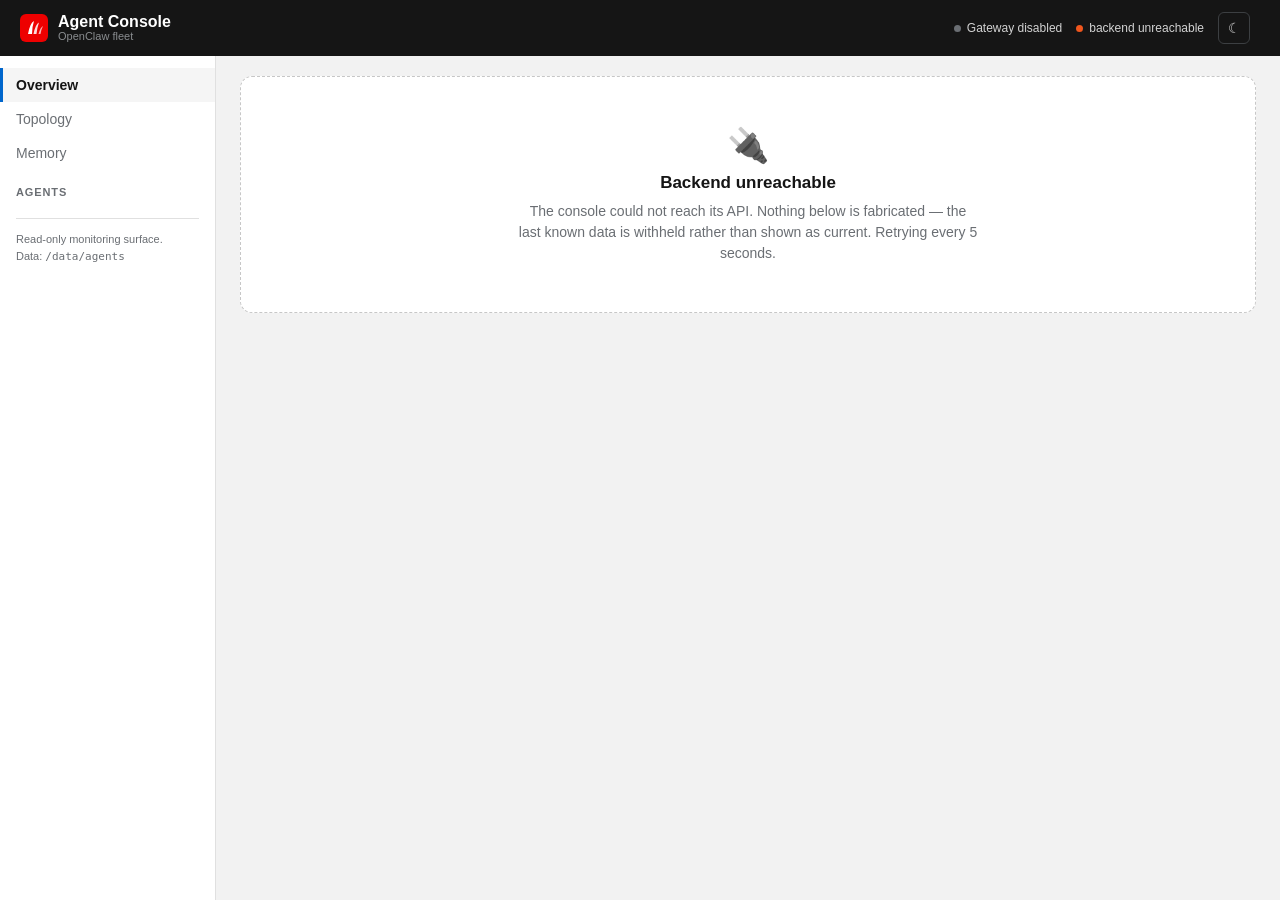
==== cmd/console/static/index.html @ cdeea947 "Add Agent Console: read-only observability UI for OpenClaw agents Adds cmd/console, a second app alo" ====
<!DOCTYPE html>
<html lang="en">
<head>
<meta charset="utf-8">
<meta name="viewport" content="width=device-width, initial-scale=1">
<title>Agent Console — OpenClaw</title>
<link rel="icon" href="favicon.svg" type="image/svg+xml">
<link rel="stylesheet" href="styles.css">
</head>
<body>
<div id="root" class="shell">
  <div class="loading">Loading agent data…</div>
</div>
<script src="app.js"></script>
</body>
</html>
---- cmd/console/static/styles.css ----
/*
Agent Console — Red Hat styled observability UI for OpenClaw agents.
Palette and type follow the Red Hat / PatternFly token set; status colors use
PatternFly semantics (green ok, red danger, gold warning, blue info).
*/

:root {
  --bg: #f2f2f2;
  --surface: #ffffff;
  --surface2: #f5f5f5;
  --border: #c7c7c7;
  --border-soft: #e0e0e0;
  --text: #151515;
  --sub: #6a6e73;
  --link: #0066cc;
  --link-h: #004080;
  --ok: #3d7317;
  --ok-bg: #f3faf2;
  --err: #b1380b;
  --err-bg: #fdf4f2;
  --warn: #7f5c00;
  --warn-bg: #fbf3d8;
  --gold: #dca614;
  --info: #0066cc;
  --info-bg: #e7f1fa;
  --purple: #5e40be;
  --purple-bg: #f2f0fb;
  --teal: #0f7373;
  --teal-bg: #e5f5f5;
  --chart: #0066cc;
  --shadow: 0 1px 2px rgba(21, 21, 21, .12);
  --masthead: #151515;
  --brand-red: #ee0000;
}

[data-ac-theme="dark"] {
  --bg: #151515;
  --surface: #212428;
  --surface2: #2b2e33;
  --border: #57595c;
  --border-soft: #3c3f42;
  --text: #e0e0e0;
  --sub: #aaabac;
  --link: #92c5f9;
  --link-h: #bee1f4;
  --ok: #7ec26e;
  --ok-bg: #1e2f1a;
  --err: #f4784a;
  --err-bg: #3a1f18;
  --warn: #e8c24a;
  --warn-bg: #3a2f10;
  --gold: #dca614;
  --info: #73bcf7;
  --info-bg: #18283a;
  --purple: #b2a3ff;
  --purple-bg: #282443;
  --teal: #63c9c9;
  --teal-bg: #123434;
  --chart: #4394e5;
  --shadow: 0 1px 3px rgba(0, 0, 0, .5);
}

* { box-sizing: border-box; }

html, body {
  margin: 0;
  height: 100%;
  background: var(--bg);
}

body {
  color: var(--text);
  font-family: 'Red Hat Text', 'RedHatText', Helvetica, Arial, sans-serif;
  font-size: 14px;
}

a { color: var(--link); text-decoration: none; }
a:hover { color: var(--link-h); text-decoration: underline; }

h1, h2, h3, .display { font-family: 'Red Hat Display', 'RedHatDisplay', Helvetica, Arial, sans-serif; }
.mono, pre, code { font-family: 'Red Hat Mono', 'RedHatMono', ui-monospace, SFMono-Regular, Menlo, monospace; }

select, input, button { font-family: inherit; font-size: inherit; }

@keyframes acPulse { 0%, 100% { opacity: 1; } 50% { opacity: .3; } }
@keyframes acSpin { to { transform: rotate(360deg); } }

/* ---------- shell ---------- */

.shell { height: 100vh; display: flex; flex-direction: column; overflow: hidden; }

.masthead {
  height: 56px;
  flex: none;
  background: var(--masthead);
  color: #fff;
  display: flex;
  align-items: center;
  gap: 14px;
  padding: 0 16px 0 20px;
  position: relative;
  z-index: 60;
}
.masthead a { color: #fff; }
.masthead a:hover { text-decoration: none; color: #fff; }

.brand { display: flex; align-items: center; gap: 10px; }
.brand-text { display: flex; flex-direction: column; line-height: 1.05; }
.brand-title { font-family: 'Red Hat Display', Helvetica, Arial, sans-serif; font-weight: 700; font-size: 16px; }
.brand-sub { font-size: 11px; color: #8a8d90; }

.spacer { flex: 1; }

.masthead-item { display: flex; align-items: center; gap: 6px; font-size: 12px; color: #d2d2d2; }
.masthead-item.dim { color: #8a8d90; }
.masthead-host { font-family: 'Red Hat Mono', monospace; font-size: 12px; color: #6a6e73; }

.dot { width: 8px; height: 8px; border-radius: 50%; display: inline-block; flex: none; }
.dot.sm { width: 7px; height: 7px; }
.dot.pulse { animation: acPulse 1.6s infinite; }

.integrity-btn {
  display: flex; align-items: center; gap: 6px;
  background: rgba(255, 255, 255, .08);
  border: 1px solid #3c3f42;
  border-radius: 999px;
  padding: 4px 12px;
  color: #f0c000;
  font-weight: 600; font-size: 12px;
  cursor: pointer;
}
.integrity-btn:hover { background: rgba(255, 255, 255, .16); }

.icon-btn {
  background: none;
  border: 1px solid #3c3f42;
  border-radius: 6px;
  width: 32px; height: 32px;
  color: #d2d2d2;
  cursor: pointer;
  display: flex; align-items: center; justify-content: center;
}
.icon-btn:hover { background: rgba(255, 255, 255, .12); }

.popover {
  position: absolute; top: 54px; right: 120px; width: 290px;
  background: var(--surface); color: var(--text);
  border: 1px solid var(--border-soft);
  border-radius: 10px;
  box-shadow: 0 6px 20px rgba(0, 0, 0, .25);
  padding: 16px; z-index: 100;
}
.popover h3 { margin: 0 0 8px; font-size: 13px; font-weight: 700; }
.popover-grid { display: grid; grid-template-columns: 1fr auto; gap: 4px 12px; font-size: 13px; }
.popover-note {
  margin-top: 10px; font-size: 12px; color: var(--sub);
  border-top: 1px solid var(--border-soft); padding-top: 8px;
}

.banner {
  flex: none; background: var(--err); color: #fff;
  padding: 9px 20px; display: flex; align-items: center; gap: 10px; font-weight: 500;
}
[data-ac-theme="dark"] .banner { background: #a30000; }

.body { flex: 1; display: flex; min-height: 0; }

.sidebar {
  width: 216px; flex: none;
  background: var(--surface);
  border-right: 1px solid var(--border-soft);
  padding: 12px 0;
  overflow-y: auto;
}
.nav-item {
  display: flex; align-items: center; gap: 10px;
  padding: 9px 16px 9px 13px;
  color: var(--sub);
  border-left: 3px solid transparent;
}
.nav-item:hover { background: var(--surface2); text-decoration: none; }
.nav-item.active { color: var(--text); font-weight: 700; border-left-color: var(--link); background: var(--surface2); }
.nav-agent { padding: 8px 16px 8px 13px; gap: 8px; }
.nav-agent .nav-agent-name { flex: 1; overflow: hidden; text-overflow: ellipsis; white-space: nowrap; }
.nav-section {
  margin: 16px 16px 6px;
  font-family: 'Red Hat Display', sans-serif; font-weight: 700; font-size: 11px;
  letter-spacing: .08em; color: var(--sub);
}
.nav-foot {
  margin: 20px 16px 0; padding-top: 12px;
  border-top: 1px solid var(--border-soft);
  font-size: 11px; color: var(--sub); line-height: 1.5;
}

.main { flex: 1; min-width: 0; overflow-y: auto; position: relative; }
.page { padding: 20px 24px 32px; display: flex; flex-direction: column; gap: 16px; max-width: 1280px; }
.page.narrow { max-width: 1100px; }
.page h1 { margin: 0; font-size: 22px; font-weight: 700; }
.page-head { display: flex; align-items: baseline; gap: 12px; flex-wrap: wrap; }
.crumbs { font-size: 12px; color: var(--sub); }

/* ---------- cards ---------- */

.card {
  background: var(--surface);
  border: 1px solid var(--border-soft);
  border-radius: 12px;
}
.card.pad { padding: 14px 16px; }
.card.clip { overflow: hidden; }

.stat-grid { display: grid; grid-template-columns: repeat(auto-fit, minmax(180px, 1fr)); gap: 12px; }
.stat-label { font-size: 12px; color: var(--sub); font-weight: 500; }
.stat-row { display: flex; align-items: baseline; gap: 8px; margin-top: 2px; }
.stat-value { font-family: 'Red Hat Display', sans-serif; font-weight: 700; font-size: 26px; }
.stat-sub { font-size: 12px; color: var(--sub); }

.agent-grid { display: grid; grid-template-columns: repeat(auto-fit, minmax(300px, 1fr)); gap: 12px; }
.agent-card {
  background: var(--surface);
  border: 1px solid var(--border-soft);
  border-radius: 12px;
  padding: 16px;
  color: var(--text);
  display: flex; flex-direction: column; gap: 10px;
  box-shadow: var(--shadow);
}
.agent-card:hover { text-decoration: none; color: var(--text); border-color: var(--link); }
.agent-card-head { display: flex; align-items: center; gap: 10px; }
.agent-emoji { font-size: 22px; flex: none; }
.agent-ident { flex: 1; min-width: 0; }
.agent-name { display: block; font-family: 'Red Hat Display', sans-serif; font-weight: 700; font-size: 15px; }
.agent-desc { display: block; font-size: 12px; color: var(--sub); white-space: nowrap; overflow: hidden; text-overflow: ellipsis; }
.agent-step {
  font-family: 'Red Hat Mono', monospace; font-size: 12px;
  color: var(--info); background: var(--info-bg);
  border-radius: 6px; padding: 6px 8px;
  white-space: nowrap; overflow: hidden; text-overflow: ellipsis;
}
.agent-foot { display: flex; align-items: flex-end; gap: 14px; font-size: 12px; color: var(--sub); }
.agent-foot b { color: var(--text); }

.pill {
  display: inline-flex; align-items: center; gap: 6px;
  border-radius: 999px; padding: 3px 10px;
  font-weight: 600; font-size: 11px; white-space: nowrap; flex: none;
}
.chip { border-radius: 4px; padding: 2px 8px; font-size: 11px; font-weight: 600; white-space: nowrap; }
.spinner {
  width: 8px; height: 8px;
  border: 2px solid currentColor; border-top-color: transparent;
  border-radius: 50%; display: inline-block;
  animation: acSpin .9s linear infinite;
}

/* ---------- tabs + toolbar ---------- */

.tabs { display: flex; gap: 4px; border-bottom: 1px solid var(--border-soft); padding: 0 12px; }
.tab {
  background: none; border: none; border-bottom: 2px solid transparent;
  color: var(--sub); font-weight: 600; font-size: 14px;
  padding: 12px 14px; cursor: pointer; margin-bottom: -1px;
}
.tab.active { border-bottom-color: var(--link); color: var(--text); }

.toolbar {
  display: flex; flex-wrap: wrap; align-items: center; gap: 10px;
  padding: 12px 16px; border-bottom: 1px solid var(--border-soft);
}
.toolbar .spacer { flex: 1; }
.field {
  background: var(--surface); color: var(--text);
  border: 1px solid var(--border); border-radius: 6px;
  padding: 5px 8px; font-size: 13px;
}
.field.text { padding: 5px 10px; width: 190px; }
.field.path { width: 290px; font-family: 'Red Hat Mono', monospace; font-size: 12px; }
.filter-chip {
  background: transparent; color: var(--sub);
  border: 1px solid var(--border); border-radius: 999px;
  padding: 4px 12px; font-weight: 600; font-size: 12px; cursor: pointer;
}
.filter-chip.on { border-color: currentColor; }
.link-btn { background: none; border: none; color: var(--link); font-size: 13px; cursor: pointer; padding: 0; }
.result-count { color: var(--sub); font-size: 12px; }
.locked-filter {
  background: var(--surface2); border: 1px solid var(--border-soft);
  border-radius: 6px; padding: 5px 10px; font-size: 13px; color: var(--sub);
}
.locked-filter b { color: var(--text); }

/* ---------- table ---------- */

.table-scroll { overflow-x: auto; }
table { width: 100%; min-width: 760px; border-collapse: collapse; font-size: 13px; }
thead tr { text-align: left; color: var(--sub); font-size: 12px; }
th { font-weight: 600; padding: 9px 8px; }
th:first-child { padding-left: 16px; }
th:last-child { padding-right: 16px; }
th.num, td.num { text-align: right; font-family: 'Red Hat Mono', monospace; }
.sort-btn { background: none; border: none; color: var(--sub); font-weight: 600; font-size: 12px; cursor: pointer; padding: 0; }
tbody tr { border-top: 1px solid var(--border-soft); cursor: pointer; }
tbody tr:hover { background: var(--surface2); }
td { padding: 7px 8px; }
td:first-child { padding-left: 16px; }
td:last-child { padding-right: 16px; }
td.when { white-space: nowrap; color: var(--sub); }
td.prompt { max-width: 340px; overflow: hidden; text-overflow: ellipsis; white-space: nowrap; }
td.nowrap { white-space: nowrap; }

.empty { padding: 40px; text-align: center; color: var(--sub); }
.empty-title { font-family: 'Red Hat Display', sans-serif; font-weight: 700; font-size: 15px; color: var(--text); }
.empty-body { margin-top: 4px; font-size: 13px; }
.empty-state {
  background: var(--surface); border: 1px dashed var(--border);
  border-radius: 12px; padding: 48px; text-align: center;
}
.empty-state .icon { font-size: 34px; margin-bottom: 8px; }
.empty-state h2 { margin: 0; font-size: 17px; font-weight: 700; }
.empty-state p { color: var(--sub); max-width: 460px; margin: 8px auto 0; line-height: 1.5; }

.more { padding: 10px; text-align: center; border-top: 1px solid var(--border-soft); }
.more button {
  background: none; border: 1px solid var(--border); border-radius: 6px;
  color: var(--link); padding: 6px 16px; font-size: 13px; cursor: pointer;
}

/* ---------- charts ---------- */

.chart-grid { display: grid; grid-template-columns: repeat(auto-fit, minmax(300px, 1fr)); gap: 12px; }
.chart-title { font-weight: 600; font-size: 13px; margin-bottom: 10px; }
.chart-title span { color: var(--sub); font-weight: 400; }
.bars { display: flex; align-items: flex-end; gap: 4px; height: 80px; }
.bar-col { flex: 1; display: flex; flex-direction: column; justify-content: flex-end; height: 80px; }
.bar { border-radius: 2px 2px 0 0; }
.bar.runs { background: var(--chart); }
.bar.errs { background: var(--err); }
.bar.tokens { background: var(--teal); opacity: .85; }
.axis { display: flex; justify-content: space-between; font-size: 11px; color: var(--sub); margin-top: 6px; }

.donut-card { display: flex; align-items: center; gap: 14px; }
.donut-wrap { position: relative; width: 120px; height: 120px; flex: none; }
.donut-center {
  position: absolute; inset: 0; display: flex; flex-direction: column;
  align-items: center; justify-content: center; pointer-events: none;
}
.donut-total { font-family: 'Red Hat Display', sans-serif; font-weight: 700; font-size: 22px; }
.donut-unit { font-size: 11px; color: var(--sub); }
.legend { display: flex; flex-direction: column; gap: 5px; font-size: 12px; }
.legend span { display: flex; align-items: center; gap: 7px; }
.swatch { width: 9px; height: 9px; border-radius: 2px; }

.agent-head { display: flex; align-items: center; gap: 14px; flex-wrap: wrap; }
.agent-head .big-emoji { font-size: 34px; }
.agent-head-main { flex: 1; min-width: 200px; }
.agent-head-title { display: flex; align-items: center; gap: 10px; }
.agent-head-meta { color: var(--sub); font-size: 13px; margin-top: 2px; }
.head-stats { display: flex; gap: 22px; }
.head-stat { text-align: right; }
.head-stat-value { font-family: 'Red Hat Display', sans-serif; font-weight: 700; font-size: 20px; }
.head-stat-label { font-size: 11px; color: var(--sub); }

/* ---------- list rows ---------- */

.row {
  display: flex; align-items: center; gap: 10px;
  padding: 9px 16px; border-top: 1px solid var(--border-soft); font-size: 13px;
}
.row .when { color: var(--sub); white-space: nowrap; width: 70px; }
.row .grow { flex: 1; }
.row .path {
  font-family: 'Red Hat Mono', monospace; font-size: 12px;
  overflow: hidden; text-overflow: ellipsis; white-space: nowrap;
}
.row .dir { border-radius: 4px; padding: 2px 8px; font-weight: 700; font-size: 12px; width: 28px; text-align: center; }
.row .dir-label { width: 130px; }

/* ---------- replay ---------- */

.replay-head {
  position: sticky; top: 0; z-index: 20;
  background: var(--bg);
  padding: 14px 24px 10px;
  border-bottom: 1px solid var(--border-soft);
}
.replay-title { display: flex; align-items: center; gap: 10px; flex-wrap: wrap; }
.replay-title .name { font-family: 'Red Hat Display', sans-serif; font-weight: 700; font-size: 17px; }
.replay-title .sid { font-family: 'Red Hat Mono', monospace; font-size: 13px; color: var(--sub); }
.follow-btn {
  display: flex; align-items: center; gap: 7px;
  background: var(--surface); border: 1px solid var(--border); border-radius: 999px;
  padding: 4px 12px; font-weight: 600; font-size: 12px; color: var(--text); cursor: pointer;
}
.toggle { width: 26px; height: 14px; border-radius: 999px; position: relative; transition: background .15s; background: var(--border); }
.toggle.on { background: var(--info); }
.toggle .knob {
  position: absolute; top: 2px; left: 2px; width: 10px; height: 10px;
  border-radius: 50%; background: #fff; transition: left .15s;
}
.toggle.on .knob { left: 14px; }

.events { padding: 12px 24px 40px; font-family: 'Red Hat Mono', monospace; font-size: 12.5px; }
.event-line {
  display: grid; grid-template-columns: 44px 74px 130px 1fr 18px;
  gap: 10px; align-items: center; padding: 5px 8px; border-radius: 6px; cursor: pointer;
}
.event-line:hover { background: var(--surface2); }
.event-line .seq { color: var(--sub); text-align: right; }
.event-line .time { color: var(--sub); }
.event-line .type {
  border-radius: 4px; padding: 1px 7px; font-size: 11px; font-weight: 500;
  text-align: center; font-family: 'Red Hat Text', sans-serif;
}
.event-line .summary { overflow: hidden; text-overflow: ellipsis; white-space: nowrap; }
.event-line .summary.err { color: var(--err); }
.event-line .caret { color: var(--sub); }
.events pre {
  margin: 2px 0 6px 128px;
  background: var(--surface); border: 1px solid var(--border-soft); border-radius: 8px;
  padding: 12px; overflow-x: auto; font-size: 12px; line-height: 1.5; color: var(--text);
}

.chat { padding: 20px 24px 40px; display: flex; flex-direction: column; gap: 12px; max-width: 860px; }
.msg { display: flex; flex-direction: column; gap: 3px; }
.msg.user { align-items: flex-end; }
.msg.assistant { align-items: flex-start; }
.msg-meta { font-size: 11px; color: var(--sub); }
.msg-body {
  background: var(--surface); border: 1px solid var(--border-soft);
  border-radius: 10px; padding: 10px 14px; max-width: 640px;
  line-height: 1.5; white-space: pre-wrap;
}
.msg.user .msg-body { background: var(--info-bg); }

.resume-wrap { position: sticky; bottom: 16px; display: flex; justify-content: center; pointer-events: none; }
.resume-btn {
  pointer-events: auto; background: var(--info); color: #fff; border: none;
  border-radius: 999px; padding: 8px 18px; font-weight: 600; font-size: 13px;
  cursor: pointer; box-shadow: 0 4px 12px rgba(0, 0, 0, .3);
}

/* ---------- topology ---------- */

.topo-ranges { display: flex; border: 1px solid var(--border); border-radius: 8px; overflow: hidden; }
.topo-ranges button {
  background: var(--surface); color: var(--sub); border: none;
  padding: 6px 14px; font-weight: 600; font-size: 12px; cursor: pointer;
}
.topo-ranges button.active { background: var(--info); color: #fff; }
.topo-canvas { position: relative; width: 100%; aspect-ratio: 680 / 380; }
.topo-canvas svg { position: absolute; inset: 0; width: 100%; height: 100%; display: block; }
.topo-node-emoji { position: absolute; transform: translate(-50%, -50%); font-size: 26px; line-height: 1; }
.topo-node-emoji:hover { text-decoration: none; }
.topo-node-label {
  position: absolute; transform: translateX(-50%); text-align: center;
  color: var(--text); white-space: nowrap;
}
.topo-node-label:hover { text-decoration: none; color: var(--text); }
.topo-node-label .n { display: block; font-family: 'Red Hat Display', sans-serif; font-weight: 700; font-size: 14px; }
.topo-node-label .s { display: block; font-size: 11px; color: var(--sub); }
.topo-edge-badge {
  position: absolute; transform: translate(-50%, -50%);
  background: var(--surface); color: var(--text);
  border-radius: 999px; padding: 2px 10px;
  font-weight: 600; font-size: 11px; cursor: pointer;
}
.topo-edge-badge.on { background: var(--info); color: #fff; }
.section-head { padding: 12px 16px; border-bottom: 1px solid var(--border-soft); font-weight: 600; font-size: 14px; }
.section-hint { padding: 24px; color: var(--sub); font-size: 13px; }

/* ---------- memory ---------- */

.mem-group-head { display: flex; align-items: center; gap: 12px; padding: 12px 16px; cursor: pointer; }
.mem-group-head:hover { background: var(--surface2); }
.mem-caret { color: var(--sub); width: 14px; }
.mem-path { font-weight: 600; font-size: 13px; font-family: 'Red Hat Mono', monospace; overflow: hidden; text-overflow: ellipsis; white-space: nowrap; }
.mem-count {
  background: var(--surface2); border: 1px solid var(--border-soft);
  border-radius: 999px; padding: 1px 9px; font-size: 11px; color: var(--sub);
}
.mem-write { border-top: 1px solid var(--border-soft); padding: 12px 16px 14px 42px; }
.mem-write-meta { display: flex; align-items: center; gap: 10px; font-size: 12px; margin-bottom: 8px; }
.mem-write pre {
  margin: 0; background: var(--surface2);
  border: 1px solid var(--border-soft); border-radius: 8px;
  padding: 10px 12px; font-family: 'Red Hat Mono', monospace; font-size: 12px;
  line-height: 1.55; white-space: pre-wrap; color: var(--text);
}

.loading { padding: 60px; text-align: center; color: var(--sub); }

@media (max-width: 760px) {
  .sidebar { display: none; }
  .masthead-item.hide-sm, .masthead-host { display: none; }
  .page { padding: 16px 12px 24px; }
}
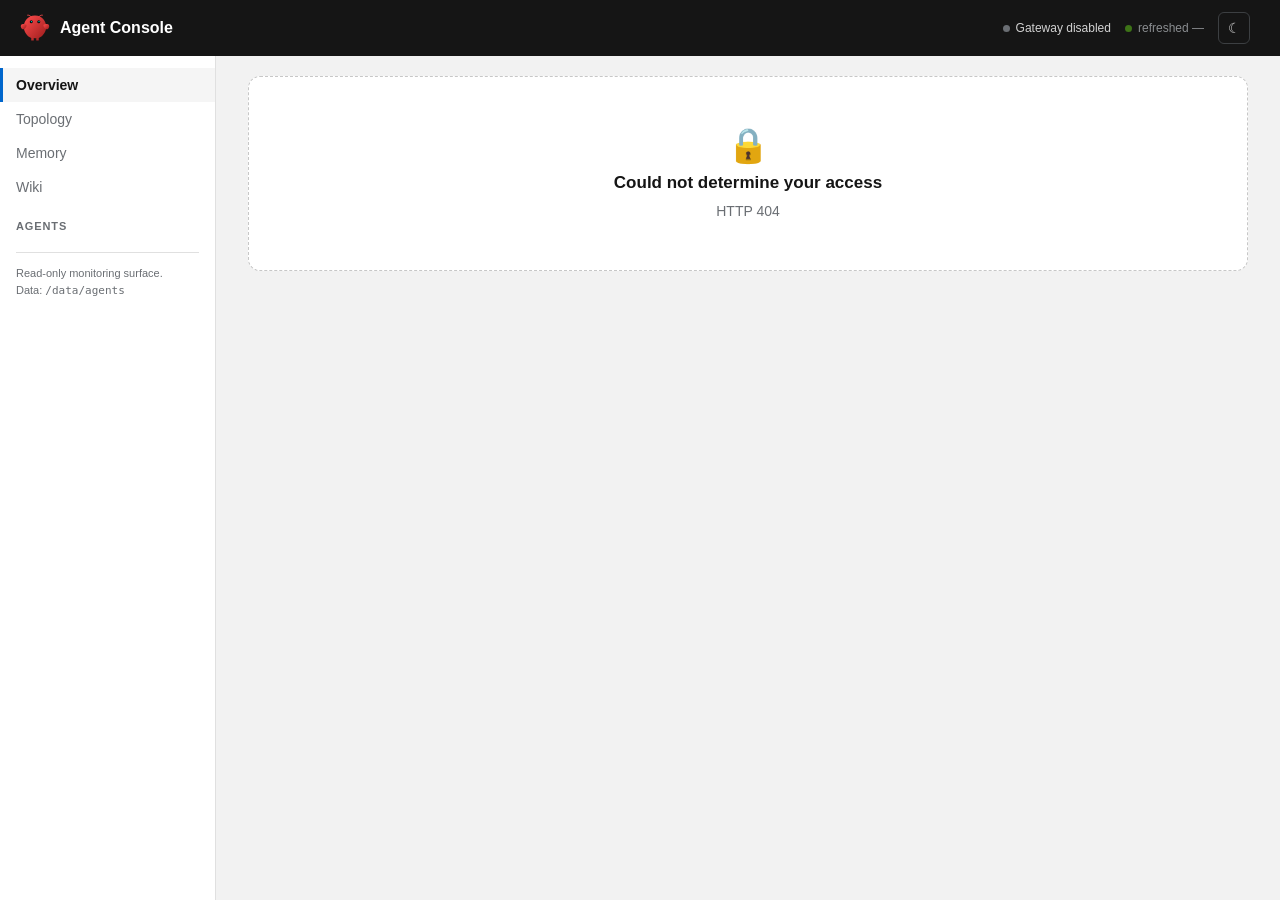
==== commit bb4f6297: "Use the OpenClaw mark in the masthead The console drew its own abstract mark, which shared nothing w" ====
--- a/cmd/console/static/index.html
+++ b/cmd/console/static/index.html
@@ -3,7 +3,7 @@
 <head>
 <meta charset="utf-8">
 <meta name="viewport" content="width=device-width, initial-scale=1">
-<title>Agent Console — OpenClaw</title>
+<title>Agent Console</title>
 <link rel="icon" href="favicon.svg" type="image/svg+xml">
 <link rel="stylesheet" href="styles.css">
 </head>
--- a/cmd/console/static/styles.css
+++ b/cmd/console/static/styles.css
@@ -105,9 +105,11 @@
 .masthead a:hover { text-decoration: none; color: #fff; }
 
 .brand { display: flex; align-items: center; gap: 10px; }
+/* Same mark and size as the deployer's masthead, so the two surfaces read as
+   one product rather than two that happen to share a cluster. */
+.brand-logo { flex: 0 0 auto; width: 30px; height: 30px; }
 .brand-text { display: flex; flex-direction: column; line-height: 1.05; }
 .brand-title { font-family: 'Red Hat Display', Helvetica, Arial, sans-serif; font-weight: 700; font-size: 16px; }
-.brand-sub { font-size: 11px; color: #8a8d90; }
 
 .spacer { flex: 1; }
 
@@ -194,8 +196,11 @@
 }
 
 .main { flex: 1; min-width: 0; overflow-y: auto; position: relative; }
-.page { padding: 20px 24px 32px; display: flex; flex-direction: column; gap: 16px; max-width: 1280px; }
-.page.narrow { max-width: 1100px; }
+/* Pages fill the window. A capped column left most of a wide screen empty
+   while the tables it was capping had to truncate their own content. */
+.page { padding: 20px 32px 40px; display: flex; flex-direction: column; gap: 16px; }
+/* Kept as a hook for prose-heavy pages; it no longer narrows the layout. */
+.page.narrow { max-width: none; }
 .page h1 { margin: 0; font-size: 22px; font-weight: 700; }
 .page-head { display: flex; align-items: baseline; gap: 12px; flex-wrap: wrap; }
 .crumbs { font-size: 12px; color: var(--sub); }
@@ -306,7 +311,14 @@
 td:first-child { padding-left: 16px; }
 td:last-child { padding-right: 16px; }
 td.when { white-space: nowrap; color: var(--sub); }
-td.prompt { max-width: 340px; overflow: hidden; text-overflow: ellipsis; white-space: nowrap; }
+/* Provenance chips stay pinned; only the prompt text truncates, so a
+   "recovered" marker is never pushed out of view by a long prompt. The flex
+   box is an inner wrapper — making the cell itself flex would take it out of
+   table layout and collapse the column. */
+td.prompt { max-width: 0; width: 55%; }
+td.prompt .prompt-wrap { display: flex; align-items: center; gap: 6px; }
+td.prompt .chip.tag { flex: none; font-size: 10px; }
+td.prompt .prompt-text { min-width: 0; overflow: hidden; text-overflow: ellipsis; white-space: nowrap; }
 td.nowrap { white-space: nowrap; }
 
 .empty { padding: 40px; text-align: center; color: var(--sub); }
@@ -421,14 +433,14 @@
   padding: 12px; overflow-x: auto; font-size: 12px; line-height: 1.5; color: var(--text);
 }
 
-.chat { padding: 20px 24px 40px; display: flex; flex-direction: column; gap: 12px; max-width: 860px; }
+.chat { padding: 20px 32px 40px; display: flex; flex-direction: column; gap: 12px; }
 .msg { display: flex; flex-direction: column; gap: 3px; }
 .msg.user { align-items: flex-end; }
 .msg.assistant { align-items: flex-start; }
 .msg-meta { font-size: 11px; color: var(--sub); }
 .msg-body {
   background: var(--surface); border: 1px solid var(--border-soft);
-  border-radius: 10px; padding: 10px 14px; max-width: 640px;
+  border-radius: 10px; padding: 10px 14px; max-width: min(72ch, 100%);
   line-height: 1.5; white-space: pre-wrap;
 }
 .msg.user .msg-body { background: var(--info-bg); }
@@ -448,7 +460,14 @@
   padding: 6px 14px; font-weight: 600; font-size: 12px; cursor: pointer;
 }
 .topo-ranges button.active { background: var(--info); color: #fff; }
-.topo-canvas { position: relative; width: 100%; aspect-ratio: 680 / 380; }
+/* The diagram is drawn in a fixed 680x380 viewBox, and the node emoji and
+   labels beside it are HTML at fixed px sizes. Letting the SVG stretch to a
+   full-width page scaled the circles up without scaling the labels, so it is
+   capped near its design size and centred instead. */
+.topo-canvas {
+  position: relative; width: 100%; max-width: 760px; margin: 0 auto;
+  aspect-ratio: 680 / 380;
+}
 .topo-canvas svg { position: absolute; inset: 0; width: 100%; height: 100%; display: block; }
 .topo-node-emoji { position: absolute; transform: translate(-50%, -50%); font-size: 26px; line-height: 1; }
 .topo-node-emoji:hover { text-decoration: none; }
@@ -495,3 +514,229 @@
   .masthead-item.hide-sm, .masthead-host { display: none; }
   .page { padding: 16px 12px 24px; }
 }
+
+/* Scope picker: which Claw this console is reporting on. */
+.scope { display: flex; align-items: center; gap: 8px; margin-left: 4px; }
+.scope-label { font-size: 11px; color: #8a8d90; text-transform: uppercase; letter-spacing: .06em; }
+.scope-select {
+  background: rgba(255, 255, 255, .08);
+  color: #fff;
+  border: 1px solid #3c3f42;
+  border-radius: 6px;
+  padding: 4px 8px;
+  font-size: 13px;
+  max-width: 280px;
+}
+.scope-select:hover { background: rgba(255, 255, 255, .16); }
+.scope-select option { background: #212428; color: #e0e0e0; }
+
+/* ---------- memory graph ---------- */
+
+.graph-wrap { display: flex; height: 100%; min-height: 0; }
+.graph-canvas-wrap { flex: 1; position: relative; min-width: 0; background: var(--surface2); overflow: hidden; }
+.graph-canvas-wrap canvas { display: block; width: 100%; height: 100%; }
+
+.graph-caption { position: absolute; top: 18px; left: 20px; pointer-events: none; max-width: 420px; }
+.graph-caption h1 { margin: 0; font-size: 20px; font-weight: 700; }
+.graph-caption p { margin: 5px 0 0; color: var(--sub); font-size: 12.5px; line-height: 1.5; }
+
+.graph-actions { position: absolute; bottom: 18px; left: 20px; display: flex; gap: 7px; }
+.graph-actions button {
+  height: 30px; padding: 0 13px; background: var(--surface);
+  border: 1px solid var(--border); border-radius: 6px; cursor: pointer;
+  font-size: 12px; font-weight: 600; color: var(--text); box-shadow: var(--shadow);
+}
+.graph-actions button:hover { border-color: var(--link); color: var(--link); }
+
+.graph-controls {
+  flex: 0 0 272px; border-left: 1px solid var(--border-soft); background: var(--surface);
+  overflow-y: auto; padding: 18px 16px; display: flex; flex-direction: column; gap: 20px;
+}
+.gc-head { display: flex; align-items: baseline; justify-content: space-between; }
+.gc-label {
+  font-size: 11px; font-weight: 700; letter-spacing: .05em; text-transform: uppercase;
+  color: var(--sub); margin-bottom: 9px;
+}
+.gc-search input {
+  width: 100%; height: 34px; padding: 0 11px; font-size: 13px;
+  background: var(--surface2); color: var(--text);
+  border: 1px solid var(--border); border-radius: 7px; outline: none;
+}
+.glegend {
+  display: flex; align-items: center; gap: 10px;
+  padding: 5px 7px; border-radius: 6px; cursor: pointer; font-size: 12.5px;
+}
+.glegend:hover { background: var(--surface2); }
+.gswatch { width: 12px; height: 12px; border-radius: 50%; border: 2px solid; box-sizing: border-box; flex: none; }
+.gslider { display: block; font-size: 12px; color: var(--sub); font-weight: 600; margin-bottom: 14px; }
+.gslider input { display: block; width: 100%; margin-top: 6px; accent-color: var(--link); cursor: pointer; }
+.gc-toggle { display: flex; align-items: center; justify-content: space-between; cursor: pointer; }
+.gc-hint { font-size: 12px; color: var(--sub); line-height: 1.5; }
+.gc-reader { border-top: 1px solid var(--border-soft); padding-top: 14px; }
+.gc-reader-head { display: flex; align-items: center; gap: 8px; margin-bottom: 4px; }
+
+/* The graph fills the viewport rather than scrolling with the page. */
+.main:has(.graph-wrap) { overflow: hidden; }
+
+/* ---------- identity / sign out ---------- */
+
+.usermenu { position: relative; display: flex; align-items: center; }
+.avatar {
+  width: 30px; height: 30px; border-radius: 50%;
+  background: var(--link); color: #fff; border: none; cursor: pointer;
+  font-size: 11px; font-weight: 700; letter-spacing: .02em;
+  display: flex; align-items: center; justify-content: center;
+}
+.avatar:hover { filter: brightness(1.15); }
+.usermenu-pop {
+  position: absolute; top: 38px; right: 0; min-width: 220px; z-index: 120;
+  background: var(--surface); color: var(--text);
+  border: 1px solid var(--border-soft); border-radius: 10px;
+  box-shadow: 0 6px 20px rgba(0, 0, 0, .25); padding: 12px 14px;
+}
+.usermenu-name { font-weight: 600; font-size: 13px; word-break: break-all; }
+.usermenu-sub { font-size: 11px; color: var(--sub); margin-top: 2px; }
+.usermenu-out {
+  display: block; margin-top: 10px; padding-top: 9px;
+  border-top: 1px solid var(--border-soft);
+  font-size: 13px; color: var(--link);
+}
+
+.watch-note {
+  font-size: 12px; color: var(--sub); background: var(--surface2);
+  border: 1px solid var(--border-soft); border-radius: 8px;
+  padding: 8px 12px; margin-bottom: 12px; line-height: 1.5;
+}
+
+/* ---------- observed memory writes ---------- */
+
+/* Added lines are shown as a diff, since that is the only form in which the
+   claim "the agent wrote this" is actually checkable. */
+.diff { margin: 0; padding: 8px 16px 12px; background: var(--surface2); border-top: 1px solid var(--border-soft); }
+.diff .line {
+  font-family: 'Red Hat Mono', monospace; font-size: 12px; line-height: 1.6;
+  white-space: pre-wrap; word-break: break-word; color: var(--ok);
+}
+.diff .line::before { content: '+ '; opacity: .55; }
+.diff .rest { font-size: 11.5px; color: var(--sub); margin-top: 6px; }
+
+/* ---------- notes tree and reader ---------- */
+
+/* The notes are a filesystem, so they are shown as one: the tree gives the
+   shape of what an agent knows, which a list ordered by mtime never did. */
+.notes-layout {
+  display: grid; grid-template-columns: minmax(240px, 22%) 1fr; gap: 14px;
+  align-items: start; min-height: 0;
+}
+.tree {
+  background: var(--surface); border: 1px solid var(--border-soft); border-radius: 12px;
+  overflow: hidden; position: sticky; top: 0; max-height: calc(100vh - 190px);
+  display: flex; flex-direction: column;
+}
+.tree-search { padding: 10px; border-bottom: 1px solid var(--border-soft); }
+.tree-search input {
+  width: 100%; height: 30px; padding: 0 10px; font-size: 12.5px;
+  background: var(--surface2); color: var(--text);
+  border: 1px solid var(--border); border-radius: 6px; outline: none;
+}
+.tree-body { overflow-y: auto; padding: 6px 0 10px; }
+.tnode {
+  display: flex; align-items: center; gap: 6px; padding-right: 10px;
+  height: 25px; font-size: 12.5px; cursor: pointer; color: var(--text);
+}
+.tnode:hover { background: var(--surface2); text-decoration: none; }
+.tdir { font-weight: 600; }
+.tcaret { color: var(--sub); width: 10px; flex: none; font-size: 10px; }
+.tname { flex: 1; min-width: 0; overflow: hidden; text-overflow: ellipsis; white-space: nowrap; }
+.tcount { flex: none; font-size: 10.5px; color: var(--sub); font-family: 'Red Hat Mono', monospace; }
+.twhen { flex: none; font-size: 10.5px; color: var(--sub); }
+.tfile { color: var(--sub); }
+.tfile.on { background: var(--info-bg); color: var(--link); font-weight: 600; }
+.tfile.on .twhen { color: var(--link); }
+
+.reader {
+  background: var(--surface); border: 1px solid var(--border-soft);
+  border-radius: 12px; overflow: hidden; min-width: 0;
+}
+.reader-head {
+  display: flex; align-items: center; gap: 10px; flex-wrap: wrap;
+  padding: 11px 18px; border-bottom: 1px solid var(--border-soft); background: var(--surface2);
+}
+.reader-title { font-family: 'Red Hat Display', sans-serif; font-weight: 700; font-size: 15px; }
+.reader-path { font-size: 11px; color: var(--sub); }
+
+/* Rendered note. Everything is escaped before it is given structure, so no
+   markup an agent wrote can reach the page. */
+.md { padding: 18px 24px 28px; font-size: 13.5px; line-height: 1.65; max-width: 82ch; }
+.md h1, .md h2, .md h3, .md h4, .md h5, .md h6 {
+  font-family: 'Red Hat Display', sans-serif; font-weight: 700;
+  margin: 18px 0 6px; line-height: 1.3;
+}
+.md h1 { font-size: 20px; } .md h2 { font-size: 17px; } .md h3 { font-size: 15px; }
+.md h4, .md h5, .md h6 { font-size: 13.5px; }
+.md > :first-child { margin-top: 0; }
+.md p { margin: 0 0 9px; }
+.md ul, .md ol { margin: 0 0 10px; padding-left: 22px; }
+.md li { margin-bottom: 3px; }
+.md hr { border: none; border-top: 1px solid var(--border-soft); margin: 16px 0; }
+.md blockquote {
+  margin: 0 0 10px; padding: 2px 12px; color: var(--sub);
+  border-left: 3px solid var(--border);
+}
+.md code {
+  font-family: 'Red Hat Mono', monospace; font-size: 12px;
+  background: var(--surface2); border: 1px solid var(--border-soft);
+  border-radius: 4px; padding: 1px 4px;
+}
+.md-code {
+  font-family: 'Red Hat Mono', monospace; font-size: 12px; line-height: 1.5;
+  background: var(--surface2); border: 1px solid var(--border-soft);
+  border-radius: 8px; padding: 10px 12px; overflow-x: auto; margin: 0 0 10px;
+}
+.md-wl { color: var(--link); }
+.md-front { margin-bottom: 14px; }
+.md-front summary {
+  cursor: pointer; color: var(--sub); font-size: 11px;
+  text-transform: uppercase; letter-spacing: .05em; font-weight: 700;
+}
+.md-front pre {
+  font-family: 'Red Hat Mono', monospace; font-size: 11.5px; line-height: 1.5;
+  background: var(--surface2); border: 1px solid var(--border-soft);
+  border-radius: 8px; padding: 9px 11px; margin: 6px 0 0; overflow-x: auto;
+}
+
+@media (max-width: 1000px) {
+  .notes-layout { grid-template-columns: 1fr; }
+  .tree { position: static; max-height: 320px; }
+}
+
+/* ---------- session page ---------- */
+
+/* A session is a conversation of many runs. Each run is its own block so the
+   one you opened is identifiable, rather than every event in the file being
+   poured into a single list. */
+.session { padding: 8px 32px 40px; display: flex; flex-direction: column; gap: 8px; }
+.run-block { border: 1px solid var(--border-soft); border-radius: 10px; background: var(--surface); overflow: hidden; }
+.run-block.current { border-color: var(--info); box-shadow: 0 0 0 1px var(--info); }
+.run-head {
+  display: flex; align-items: center; gap: 10px; padding: 9px 14px; cursor: pointer;
+}
+.run-head:hover { background: var(--surface2); }
+.run-block.current > .run-head { background: var(--info-bg); }
+.run-head .caret { color: var(--sub); flex: none; width: 12px; }
+.run-head .idx { color: var(--sub); font-size: 11px; font-family: 'Red Hat Mono', monospace; flex: none; }
+.run-head .when { flex: none; }
+.run-head .rp {
+  flex: 1; min-width: 0; overflow: hidden; text-overflow: ellipsis;
+  white-space: nowrap; font-size: 13px;
+}
+.run-head .rmeta { flex: none; font-size: 11.5px; color: var(--sub); font-family: 'Red Hat Mono', monospace; }
+.run-body { border-top: 1px solid var(--border-soft); padding: 4px 6px 10px; }
+.run-prompt {
+  margin: 8px 10px 10px; padding: 10px 12px; border-radius: 8px;
+  background: var(--purple-bg); color: var(--text);
+  font-size: 13px; line-height: 1.55; white-space: pre-wrap; word-break: break-word;
+}
+.run-facts { display: flex; flex-wrap: wrap; gap: 6px 14px; padding: 0 12px 8px; font-size: 12px; color: var(--sub); }
+.run-facts b { color: var(--text); font-weight: 600; }
+.session-head { padding: 16px 32px 10px; border-bottom: 1px solid var(--border-soft); }
